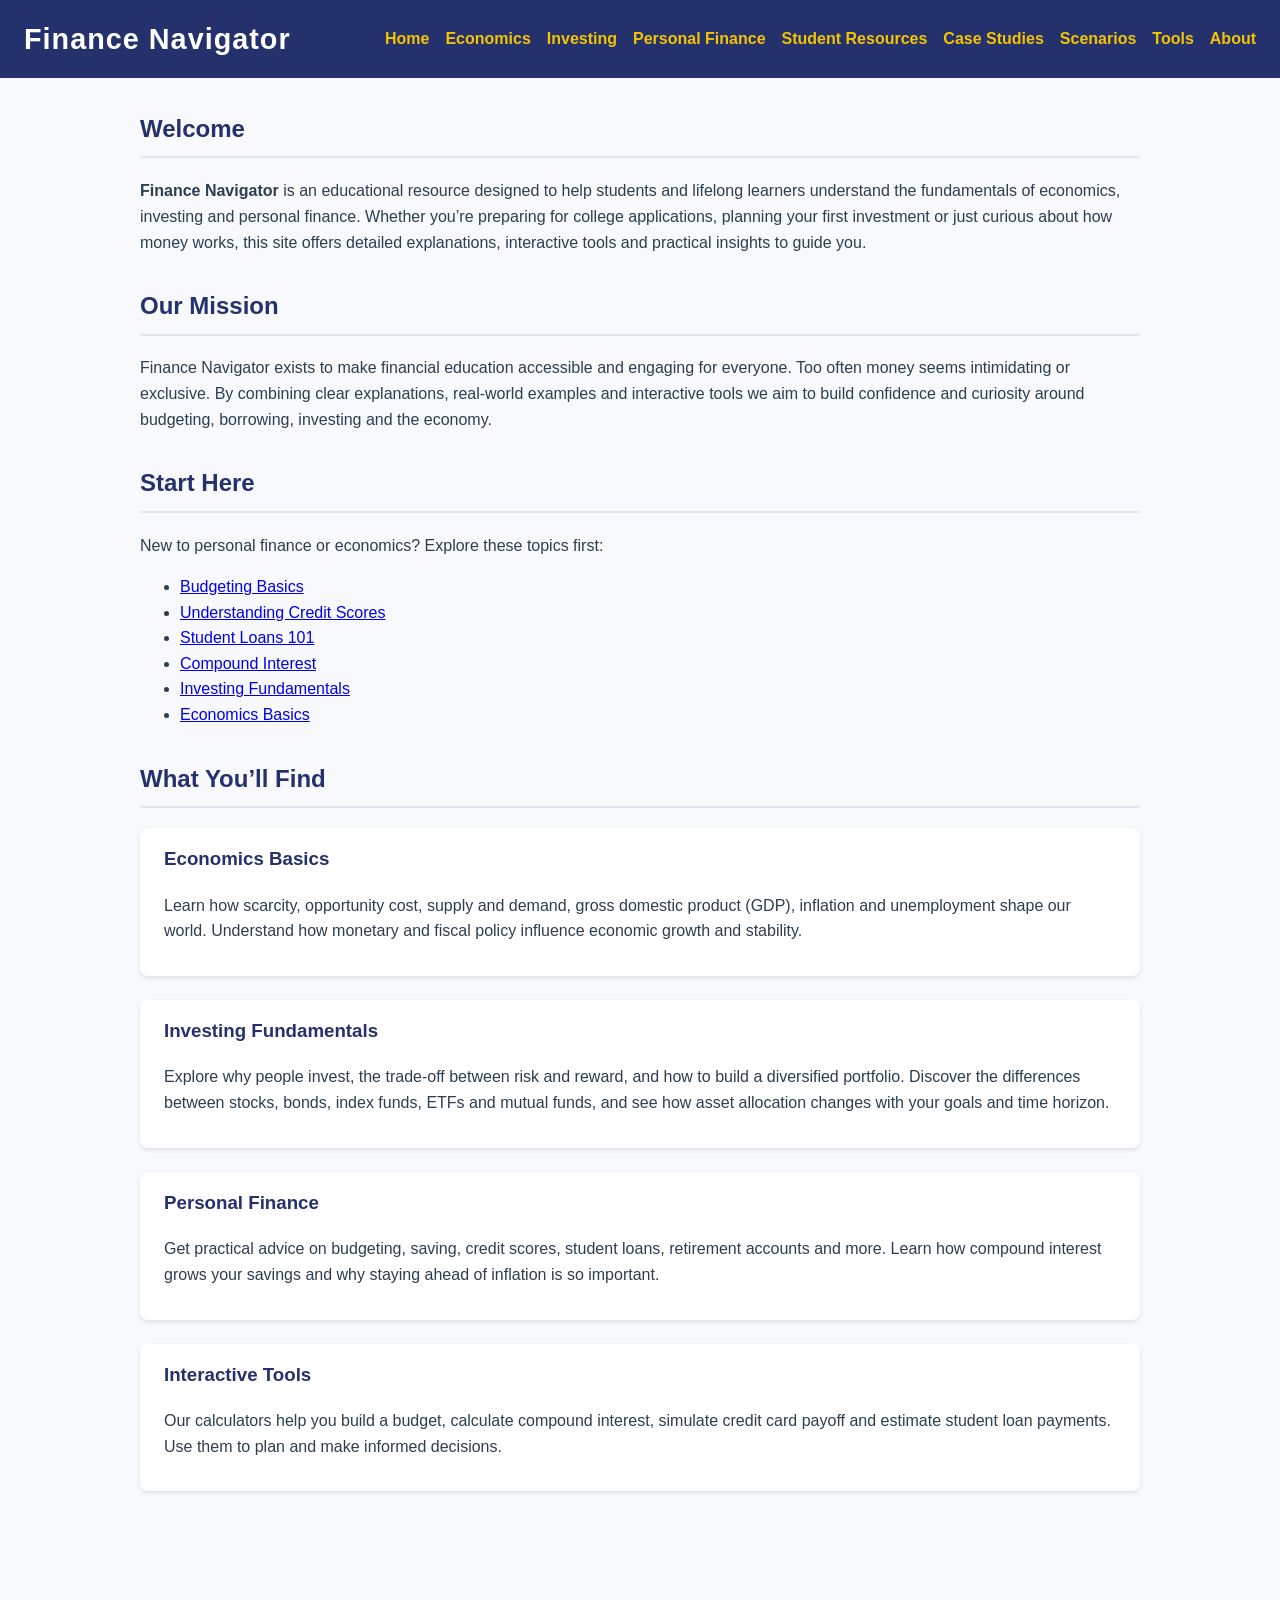
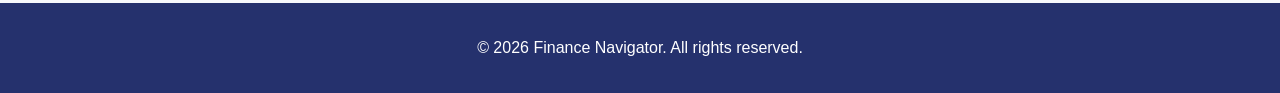
==== index.html @ e89a84a3 "Add files via upload" ====
<!DOCTYPE html>
<html lang="en">
<head>
    <meta charset="UTF-8">
    <meta name="viewport" content="width=device-width, initial-scale=1.0">
    <title>Finance Navigator – Home</title>
    <link rel="stylesheet" href="style.css">
</head>
<body>
    <header>
        <h1>Finance Navigator</h1>
        <nav>
            <ul>
                <li><a href="index.html">Home</a></li>
                <li><a href="economics.html">Economics</a></li>
                <li><a href="investing.html">Investing</a></li>
                <li><a href="personal_finance.html">Personal Finance</a></li>
                <li><a href="resources.html">Student Resources</a></li>
                <li><a href="examples.html">Case Studies</a></li>
                <li><a href="scenarios.html">Scenarios</a></li>
                <li><a href="tools.html">Tools</a></li>
                <li><a href="about.html">About</a></li>
            </ul>
        </nav>
    </header>
    <main>
        <section>
            <h2>Welcome</h2>
            <p>
                <strong>Finance&nbsp;Navigator</strong> is an educational resource designed to help
                students and lifelong learners understand the fundamentals of
                economics, investing and personal finance.  Whether you’re
                preparing for college applications, planning your first
                investment or just curious about how money works, this site
                offers detailed explanations, interactive tools and practical
                insights to guide you.
            </p>
        </section>
        <!-- Mission and Start Here sections -->
        <section>
            <h2>Our Mission</h2>
            <p>
                Finance&nbsp;Navigator exists to make financial education accessible and engaging for everyone.  Too
                often money seems intimidating or exclusive.  By combining clear explanations, real‑world examples and interactive
                tools we aim to build confidence and curiosity around budgeting, borrowing, investing and the economy.
            </p>
        </section>
        <section>
            <h2>Start Here</h2>
            <p>
                New to personal finance or economics?  Explore these topics first:
            </p>
            <ul>
                <li><a href="personal_finance.html#budgeting">Budgeting Basics</a></li>
                <li><a href="personal_finance.html#credit-scores">Understanding Credit Scores</a></li>
                <li><a href="personal_finance.html#student-loans">Student Loans&nbsp;101</a></li>
                <li><a href="personal_finance.html#compound-interest">Compound Interest</a></li>
                <li><a href="investing.html">Investing Fundamentals</a></li>
                <li><a href="economics.html">Economics Basics</a></li>
            </ul>
        </section>
        <section>
            <h2>What You’ll Find</h2>
            <article>
                <h3>Economics Basics</h3>
                <p>Learn how scarcity, opportunity cost, supply and demand,
                gross domestic product (GDP), inflation and unemployment shape
                our world.  Understand how monetary and fiscal policy influence
                economic growth and stability.</p>
            </article>
            <article>
                <h3>Investing Fundamentals</h3>
                <p>Explore why people invest, the trade‑off between risk and
                reward, and how to build a diversified portfolio.  Discover the
                differences between stocks, bonds, index funds, ETFs and
                mutual funds, and see how asset allocation changes with your
                goals and time horizon.</p>
            </article>
            <article>
                <h3>Personal Finance</h3>
                <p>Get practical advice on budgeting, saving, credit scores,
                student loans, retirement accounts and more.  Learn how
                compound interest grows your savings and why staying ahead of
                inflation is so important.</p>
            </article>
            <article>
                <h3>Interactive Tools</h3>
                <p>Our calculators help you build a budget, calculate compound
                interest, simulate credit card payoff and estimate student loan
                payments.  Use them to plan and make informed decisions.</p>
            </article>
        </section>
    </main>
    <footer>
        <p>&copy; 2026 Finance Navigator. All rights reserved.</p>
    </footer>
    <!-- Google Analytics placeholder. Replace YOUR_MEASUREMENT_ID with your property ID. -->
    <!--
    <script async src="https://www.googletagmanager.com/gtag/js?id=YOUR_MEASUREMENT_ID"></script>
    <script>
      window.dataLayer = window.dataLayer || [];
      function gtag(){dataLayer.push(arguments);}
      gtag('js', new Date());
      gtag('config', 'YOUR_MEASUREMENT_ID');
    </script>
    -->
</body>
</html>
---- style.css ----
/*
 * Stylesheet for the Finance Explorer website.
 *
 * The design uses a clean, modern aesthetic with a dark blue header and
 * footer complemented by warm gold accent colours. Content areas sit on a
 * soft light background to enhance readability. The layout is responsive,
 * adjusting gracefully on small screens.
 */

body {
    font-family: Arial, Helvetica, sans-serif;
    margin: 0;
    padding: 0;
    background-color: #f7f9fc;
    color: #2c3e50;
    line-height: 1.6;
}

header {
    background-color: #25316d;
    color: #ffffff;
    padding: 1rem 1.5rem;
    display: flex;
    justify-content: space-between;
    align-items: center;
    flex-wrap: wrap;
}

header h1 {
    margin: 0;
    font-size: 1.8rem;
    letter-spacing: 1px;
}

nav ul {
    list-style: none;
    margin: 0;
    padding: 0;
    display: flex;
    gap: 1rem;
    flex-wrap: wrap;
}

nav a {
    color: #f5c400;
    text-decoration: none;
    font-weight: bold;
    transition: color 0.2s ease;
}

nav a:hover {
    text-decoration: underline;
    color: #ffe680;
}

main {
    padding: 2rem 1.5rem;
    max-width: 1000px;
    margin: 0 auto;
}

section {
    margin-bottom: 2rem;
}

section h2 {
    color: #25316d;
    margin-top: 0;
    border-bottom: 2px solid #e1e7f0;
    padding-bottom: 0.5rem;
}

section h3 {
    color: #25316d;
    margin-top: 1.2rem;
}

article {
    background-color: #ffffff;
    padding: 1rem 1.5rem;
    border-radius: 8px;
    box-shadow: 0 2px 4px rgba(0, 0, 0, 0.1);
    margin-bottom: 1.5rem;
}

article h3 {
    margin-top: 0;
}

footer {
    background-color: #25316d;
    color: #ffffff;
    text-align: center;
    padding: 1rem 1.5rem;
    margin-top: 3rem;
}

.tool {
    background-color: #ffffff;
    padding: 1rem 1.5rem;
    margin-bottom: 2rem;
    border-radius: 8px;
    box-shadow: 0 2px 4px rgba(0, 0, 0, 0.1);
}

.tool h3 {
    color: #25316d;
    margin-top: 0;
}

.tool label {
    display: block;
    margin-top: 0.5rem;
    font-weight: bold;
}

.tool input {
    width: 100%;
    padding: 0.5rem;
    margin-top: 0.25rem;
    border: 1px solid #cccccc;
    border-radius: 4px;
    box-sizing: border-box;
}

.tool button {
    margin-top: 0.75rem;
    padding: 0.5rem 1rem;
    background-color: #14a98b;
    color: #ffffff;
    border: none;
    border-radius: 4px;
    cursor: pointer;
    font-weight: bold;
    transition: background-color 0.2s ease;
}

.tool button:hover {
    background-color: #0f846e;
}

/* Figure styling for images */
figure {
    margin: 1rem 0;
    text-align: center;
}

figure img {
    max-width: 100%;
    height: auto;
    border-radius: 4px;
}

figcaption {
    font-size: 0.9rem;
    color: #666666;
    margin-top: 0.5rem;
}

#topic-content {
    margin-top: 1rem;
    background-color: #ffffff;
    padding: 1rem 1.5rem;
    border-radius: 8px;
    box-shadow: 0 2px 4px rgba(0, 0, 0, 0.1);
    color: #2c3e50;
}

/* Responsive adjustments */
@media (max-width: 700px) {
    nav ul {
        flex-direction: column;
        gap: 0.5rem;
    }
    header {
        flex-direction: column;
        align-items: flex-start;
    }
    header h1 {
        margin-bottom: 0.5rem;
    }
}
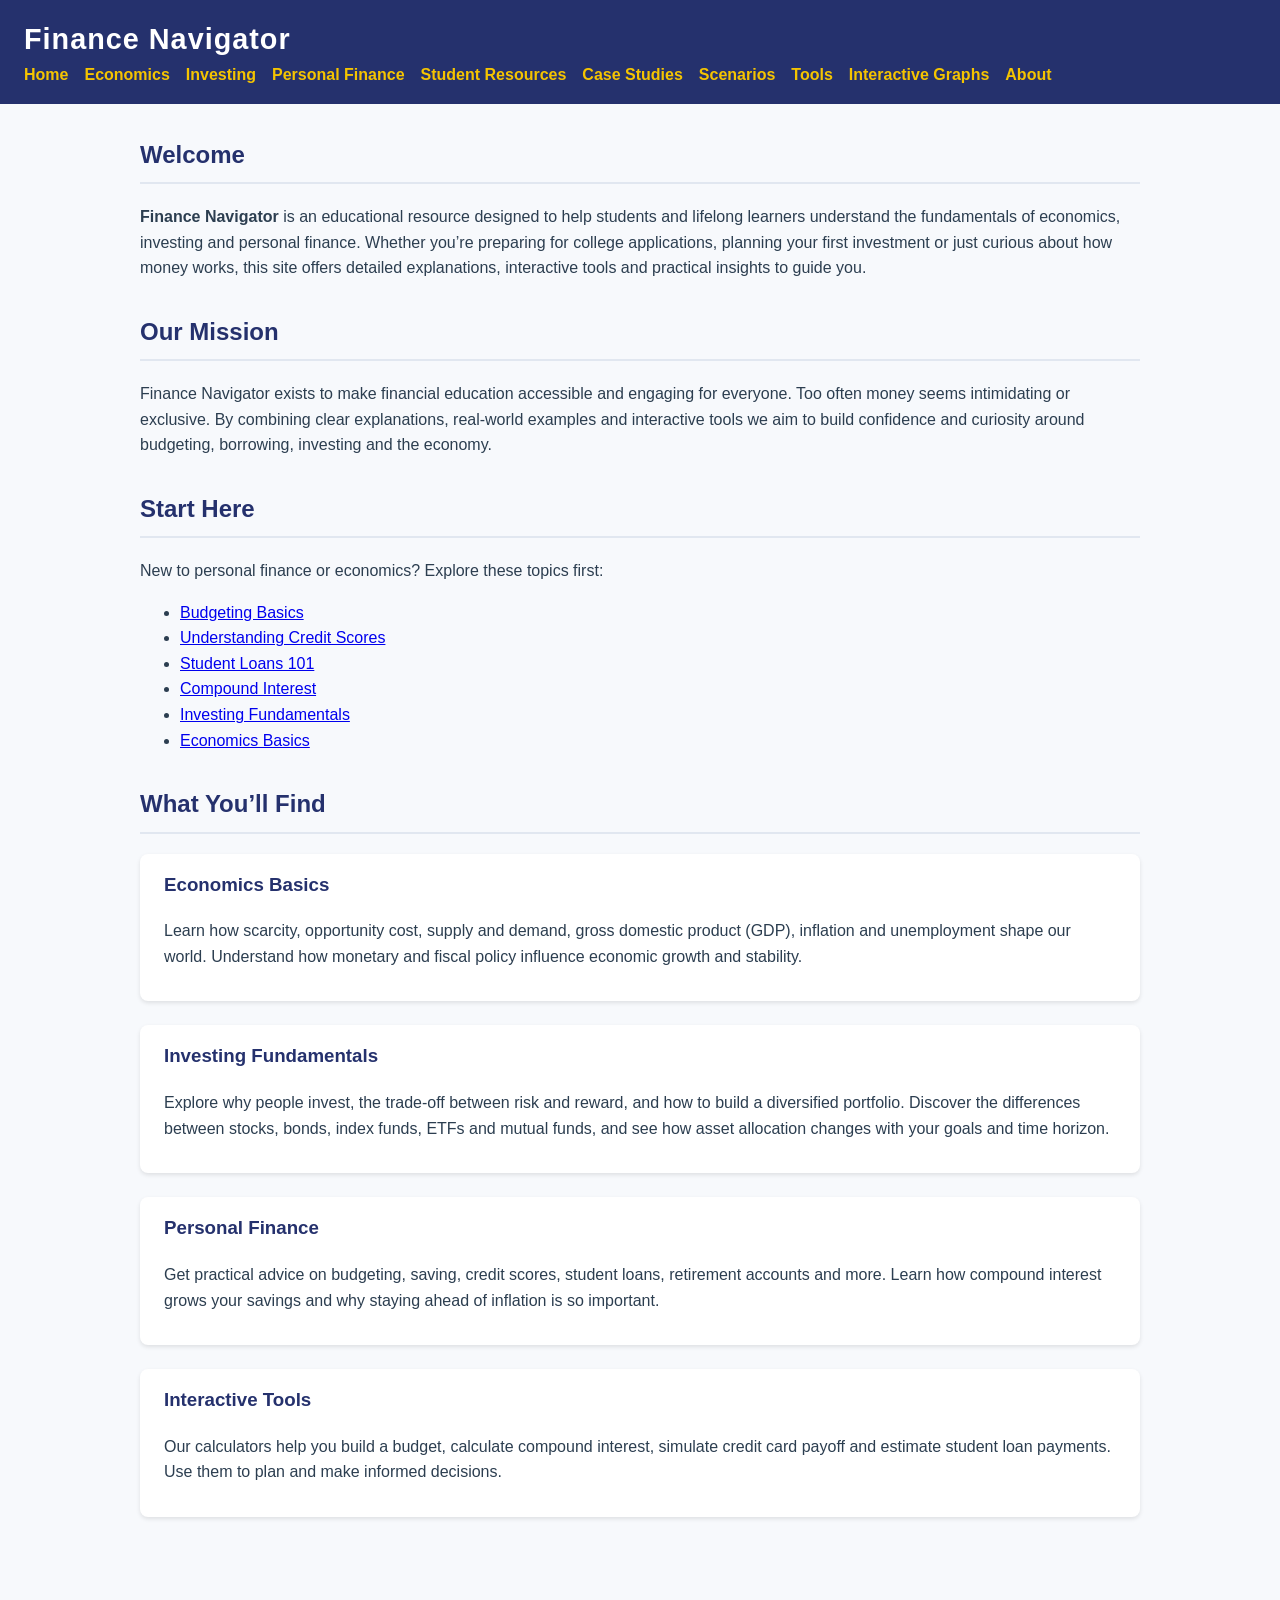
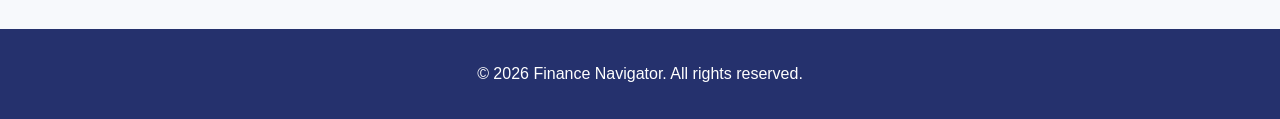
==== commit 975119f8: "Add files via upload" ====
--- a/index.html
+++ b/index.html
@@ -19,6 +19,7 @@
                 <li><a href="examples.html">Case Studies</a></li>
                 <li><a href="scenarios.html">Scenarios</a></li>
                 <li><a href="tools.html">Tools</a></li>
+                <li><a href="interactive.html">Interactive Graphs</a></li>
                 <li><a href="about.html">About</a></li>
             </ul>
         </nav>
